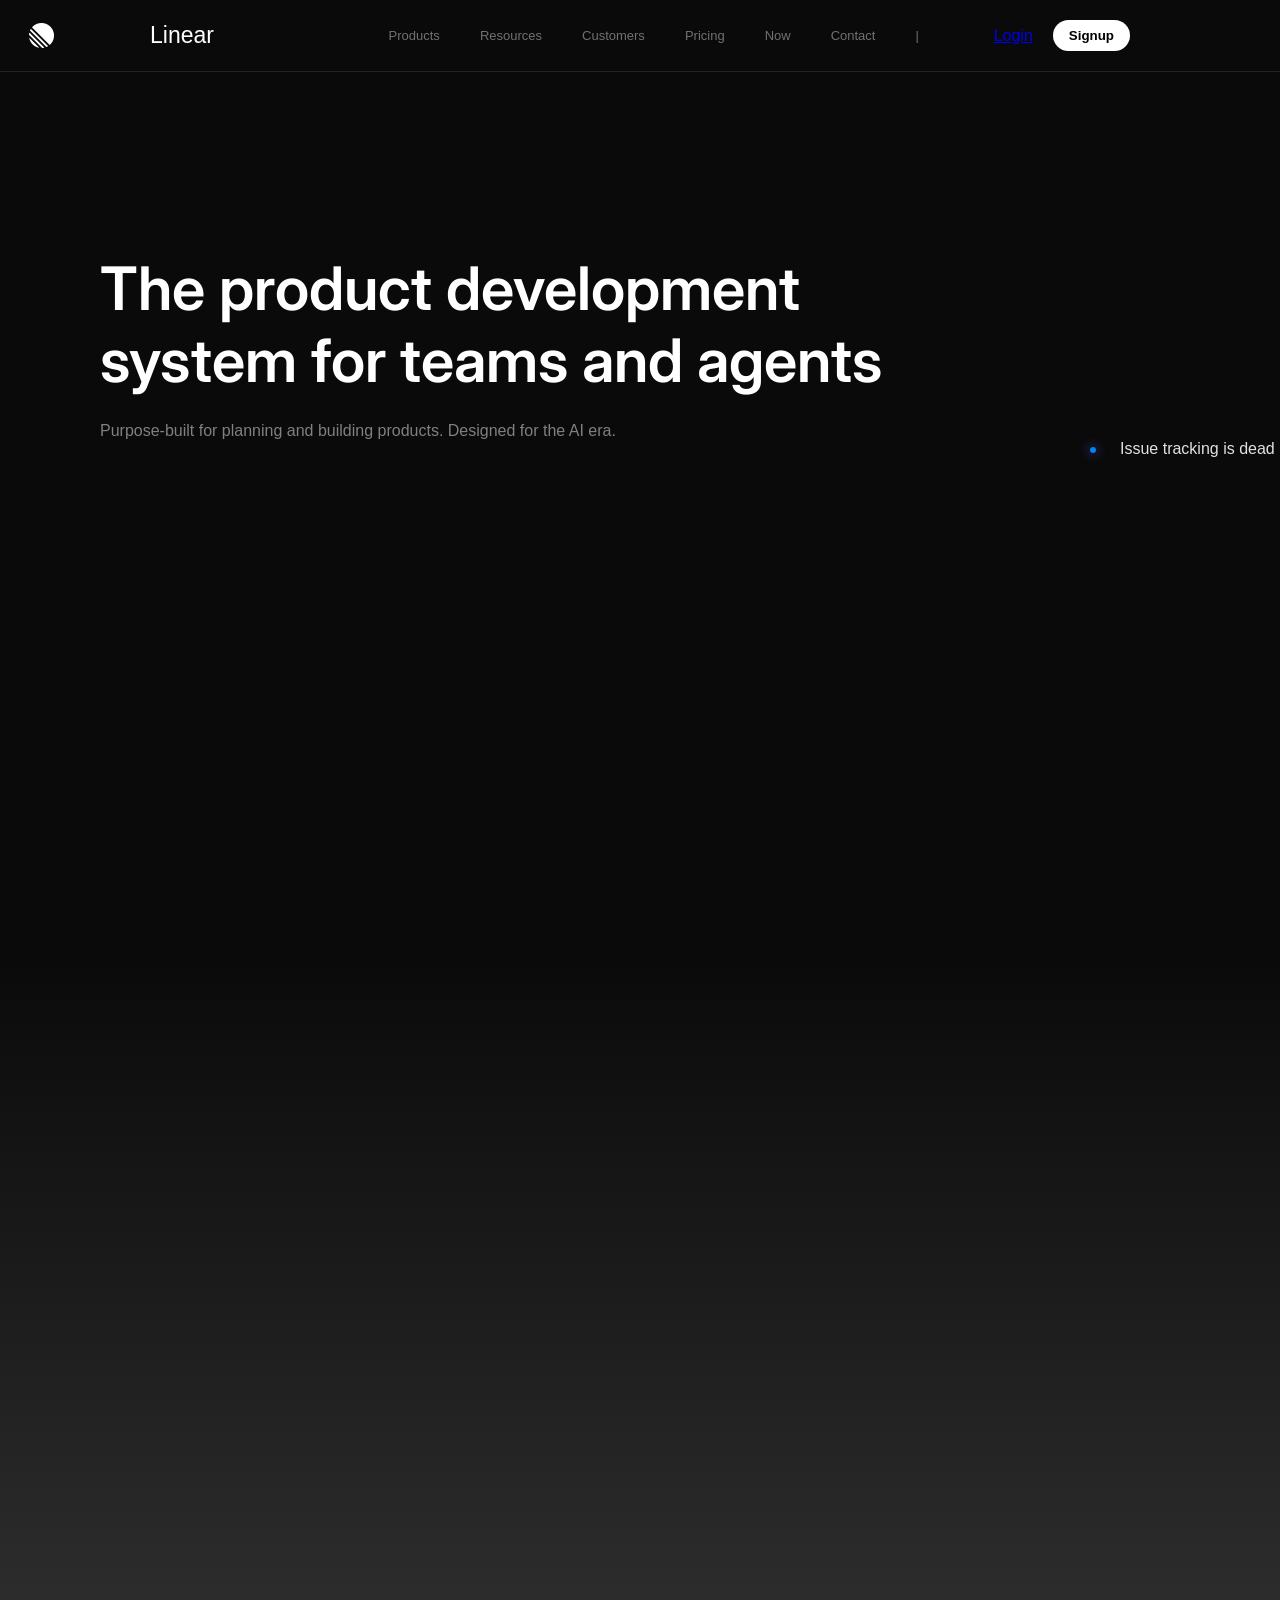
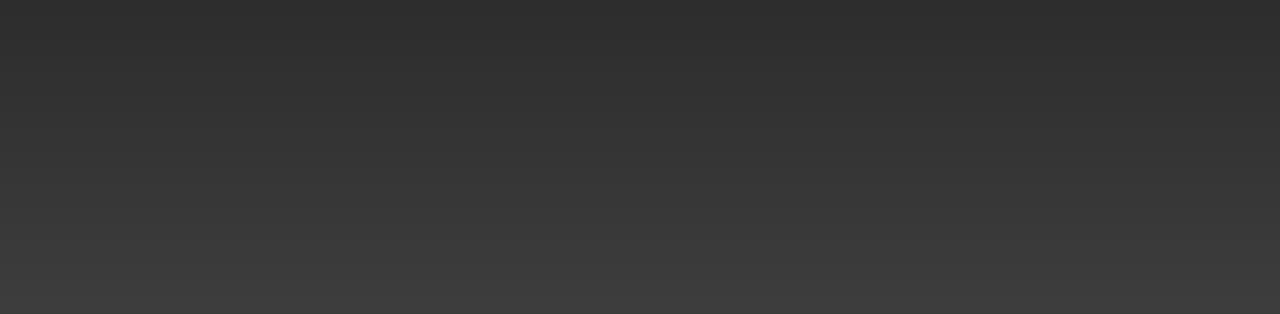
==== Linear.html @ b8fd4059 "Initial Linear UI clone" ====
<!DOCTYPE html>
<html>
<head>
    <meta charset="UTF-8">
    <meta name="viewport" content="width=device-width, initial-scale=1.0">
    <title>linear.clone</title>
    <link rel="stylesheet" href="linear.css">

    <link rel="preconnect" href="https://fonts.googleapis.com">
<link rel="preconnect" href="https://fonts.gstatic.com" crossorigin>
<link href="https://fonts.googleapis.com/css2?family=Inter:ital,opsz,wght@0,14..32,100..900;1,14..32,100..900&family=Poppins:ital,wght@0,100;0,200;0,300;0,400;0,500;0,600;0,700;0,800;0,900;1,100;1,200;1,300;1,400;1,500;1,600;1,700;1,800;1,900&display=swap" rel="stylesheet">
</head>
<body>
    <nav class="navbar">
        <div class="logo">
            Linear
        </div>
        <img src="logo-light.png" alt="logo.png" height="25" class="logo.png" >
        <ul class="nav-links">
            <li><a href="#">Products</a></li>
            <li><a href="#">Resources</a></li>
            <li><a href="#">Customers</a></li>
            <li><a href="#">Pricing</a></li>
            <li><a href="#">Now</a></li>
            <li><a href="#">Contact</a></li>
            <li><a href="#">|</a></li>
        </ul>
        
            <div class="buttons">
                <a href="#">Login</a>
                <button class="buttons">Signup</button>
            </div>
    </nav>
    <br>
    <br>
    <br>
    <br>
    <br>
    <br>
    <br>
    <br>
    <br>
    <br>
    <section class="heading1">
        <span>
         The product development
        </span>
        <br>
        <span>
            system for teams and agents
        </span>
    </section>
    <section class="heading2">
        <span>Purpose-built for planning and building products. Designed for the AI era.</span>
    </section>
    <div class="dot"></div>
    <div class="sidetracker">
        Issue tracking is dead
    </div>

    <section class="heading3">
        <span>
            linear.app/next
        </span>
    </section>
    <br>
    <br>
    <br>
    <br>
    <br>
    <br>
    <br>
    <br>
    <br>
    <br>
    <br>
    <br>
    <br>
    <br>
    <br>
    <br>
    <br>
    <br>
    <br>
    <br>
    <br>
    <br>
    <br>
    <br>
    <br>
    <br>
    <br>
    <br>
    <br>
    <br>
    <br>
    <br>
    <br>
    <br>
    <br>
    <br>
    <br>
    <br>
    <br>
    <br>
    <br>
    <br>
    <br>
    <br>
    <br>
    <br>
    <br>
    <br>
    <br>
    <br>
    <br>
    <br>
    <br>
    <br>
    <br>
    <br>
    <br>
    <br>
    <br>
    <br>
    <br>
    <br>
    <br>
    <br>
    <br>
    <br>
    <br>
    <br>
    <br>
    <br>
    <br>
    <br>
    <br>
    <br>
    <br>
    <br>
    <br>
    <br>
    <br>
    <br>
    <br>
</body>
</html>
---- linear.css ----
body {
    min-height: 10000vh;
    /* background-color: black; */
    color: white;
    font-family: Arial, Helvetica, sans-serif;
    /* font-family: var(--font-regular); */
  min-height: 100vh;
  /* background-color: #000; */
  background-image:
  /* radial-gradient(
    circle at top,
    rgba(0, 0, 0, 0.08),
    transparent 0%
  ), */

  linear-gradient(180deg,#0a0a0a 50%,#3d3d3d 100%);

  color: white;
}

 *{
 margin: 0;
 padding: 0;
 box-sizing: border-box;
}

.navbar {
    display: flex;
    justify-content: space-between;
    align-items: center;
    padding: 20px 150px;
    border-bottom: 1px solid rgb(36, 36, 36);

}
.logo {
    font-size: 23px;
    
}
img {
    position: relative;
    left: -260px;
}
.nav-links {
    display: flex;
    gap: 40px;
    list-style: none;
    font-size: small;
}
.nav-links a{
    text-decoration: none;
    color: rgb(113, 113, 113);
    transition: 0.3s;
    
}
.nav-links a:hover{
    color: white;
    border-radius: 30px;
    border: 0px solid rgb(43, 43, 43);
    background-color: rgb(43, 43, 43);
    padding: 10px;
}
.buttons {
  display: flex;
  align-items: center;
  gap: 20px;
}
.buttons a:hover{  
    color: white;
    text-decoration: none;
    transition: 0.3;
}
button{
  padding: 8px 16px;
  border: none;
  border-radius: 999px;

  background: white;
  color: black;

  font-weight: bold;
  cursor: pointer;

  transition: 0.3s;
}

button:hover{
  transform: scale(1.05);
}
nav {
    position: sticky;
    top: 0;

}

/* .buttons a :hover{ 
    color: white; "gap kabhi nahi chod na a and :hover ke bich!!"
} */
.heading1 {
    font-size: 60px;
    font-family: Inter, sans-serif;
    max-width: 900px;
    padding-left: 100px;
    font-weight: 600;

 }
.heading2 {
    color: grey;
    padding-left: 100px;
    position: relative;
    top: 26px;
}
.sidetracker {
        color: #e2e2e2;
        padding-left: 1120px;
        position: relative;
        top: 20px;
}
.dot {
    width: 6px;
    height: 6px;
    background: rgb(1, 132, 238);
    border-radius: 70px;
    box-shadow: 0 0 12px #5b5eff;
    position: relative;
    left: 1090px;
    top: 33px;
}
.heading3 {
    color: #6d6d6d;
        padding-left: 1286px;
        position: relative;
        top: 3px;
}
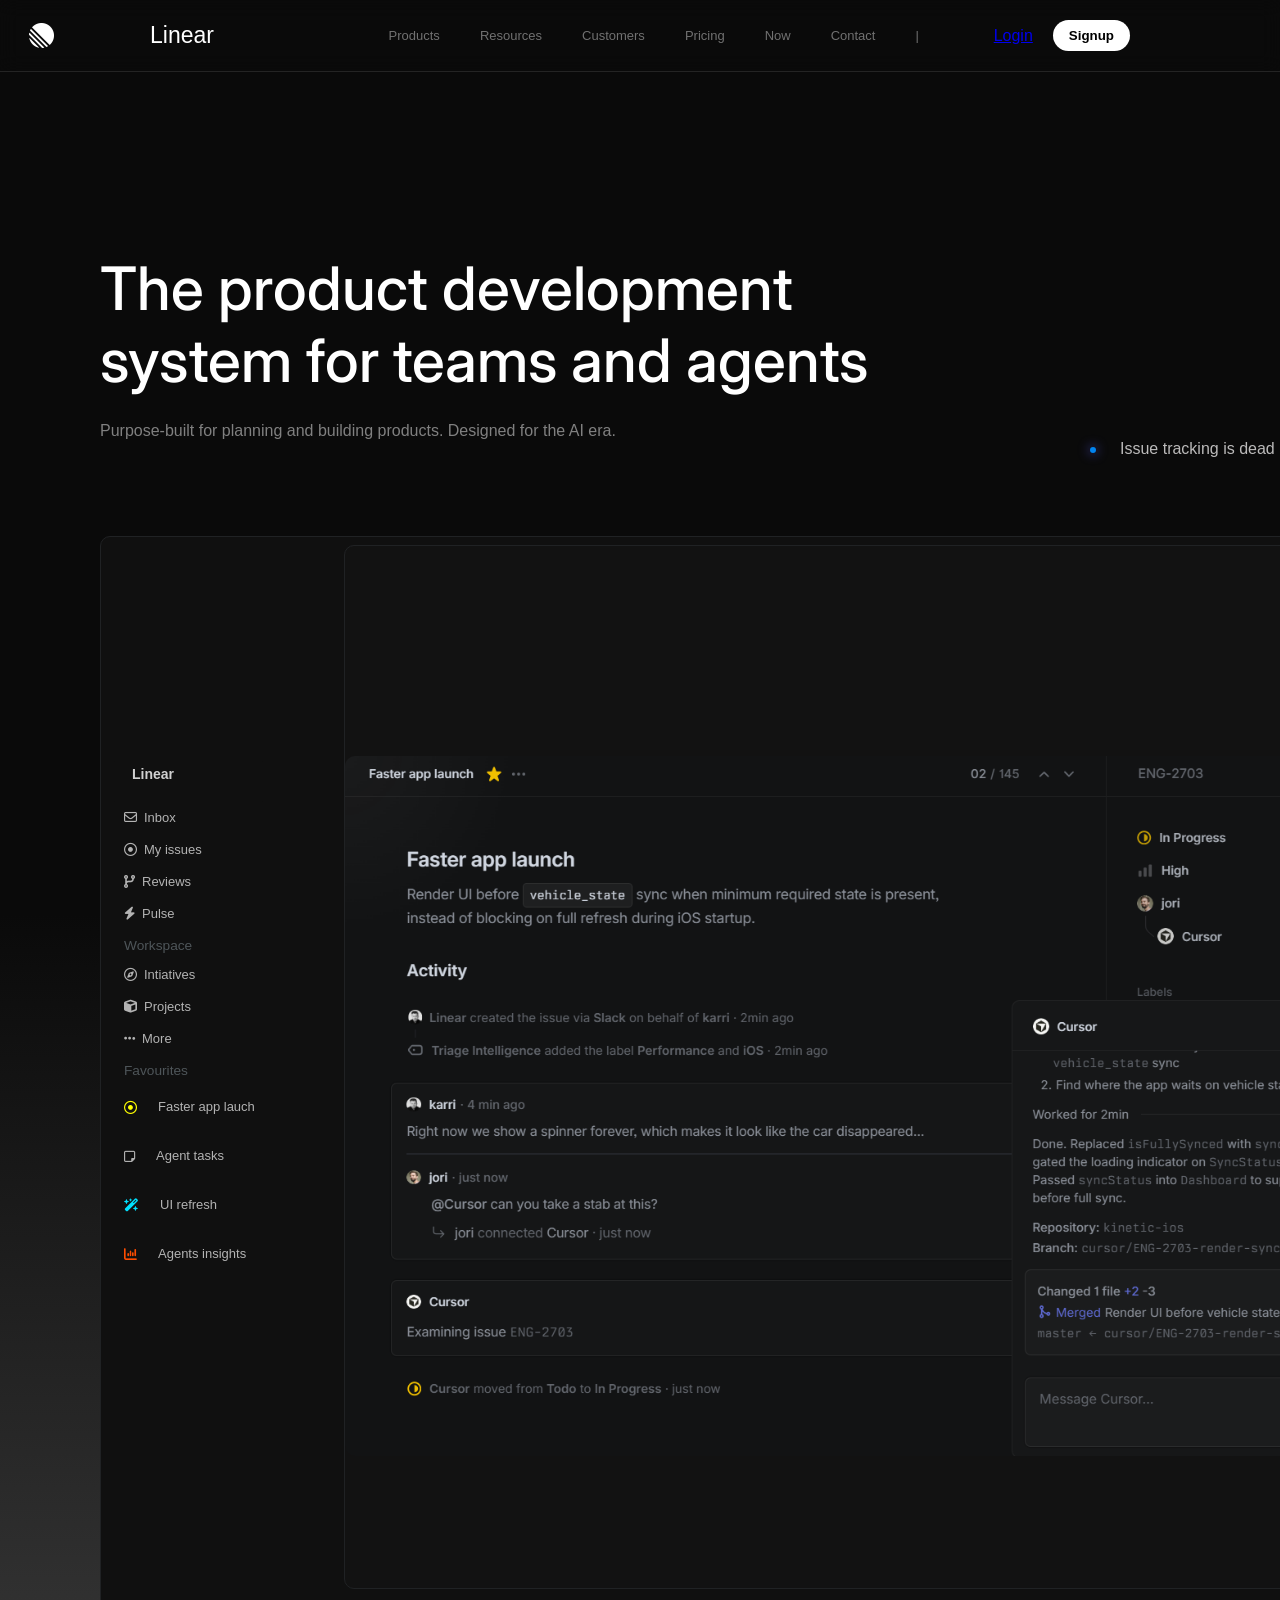
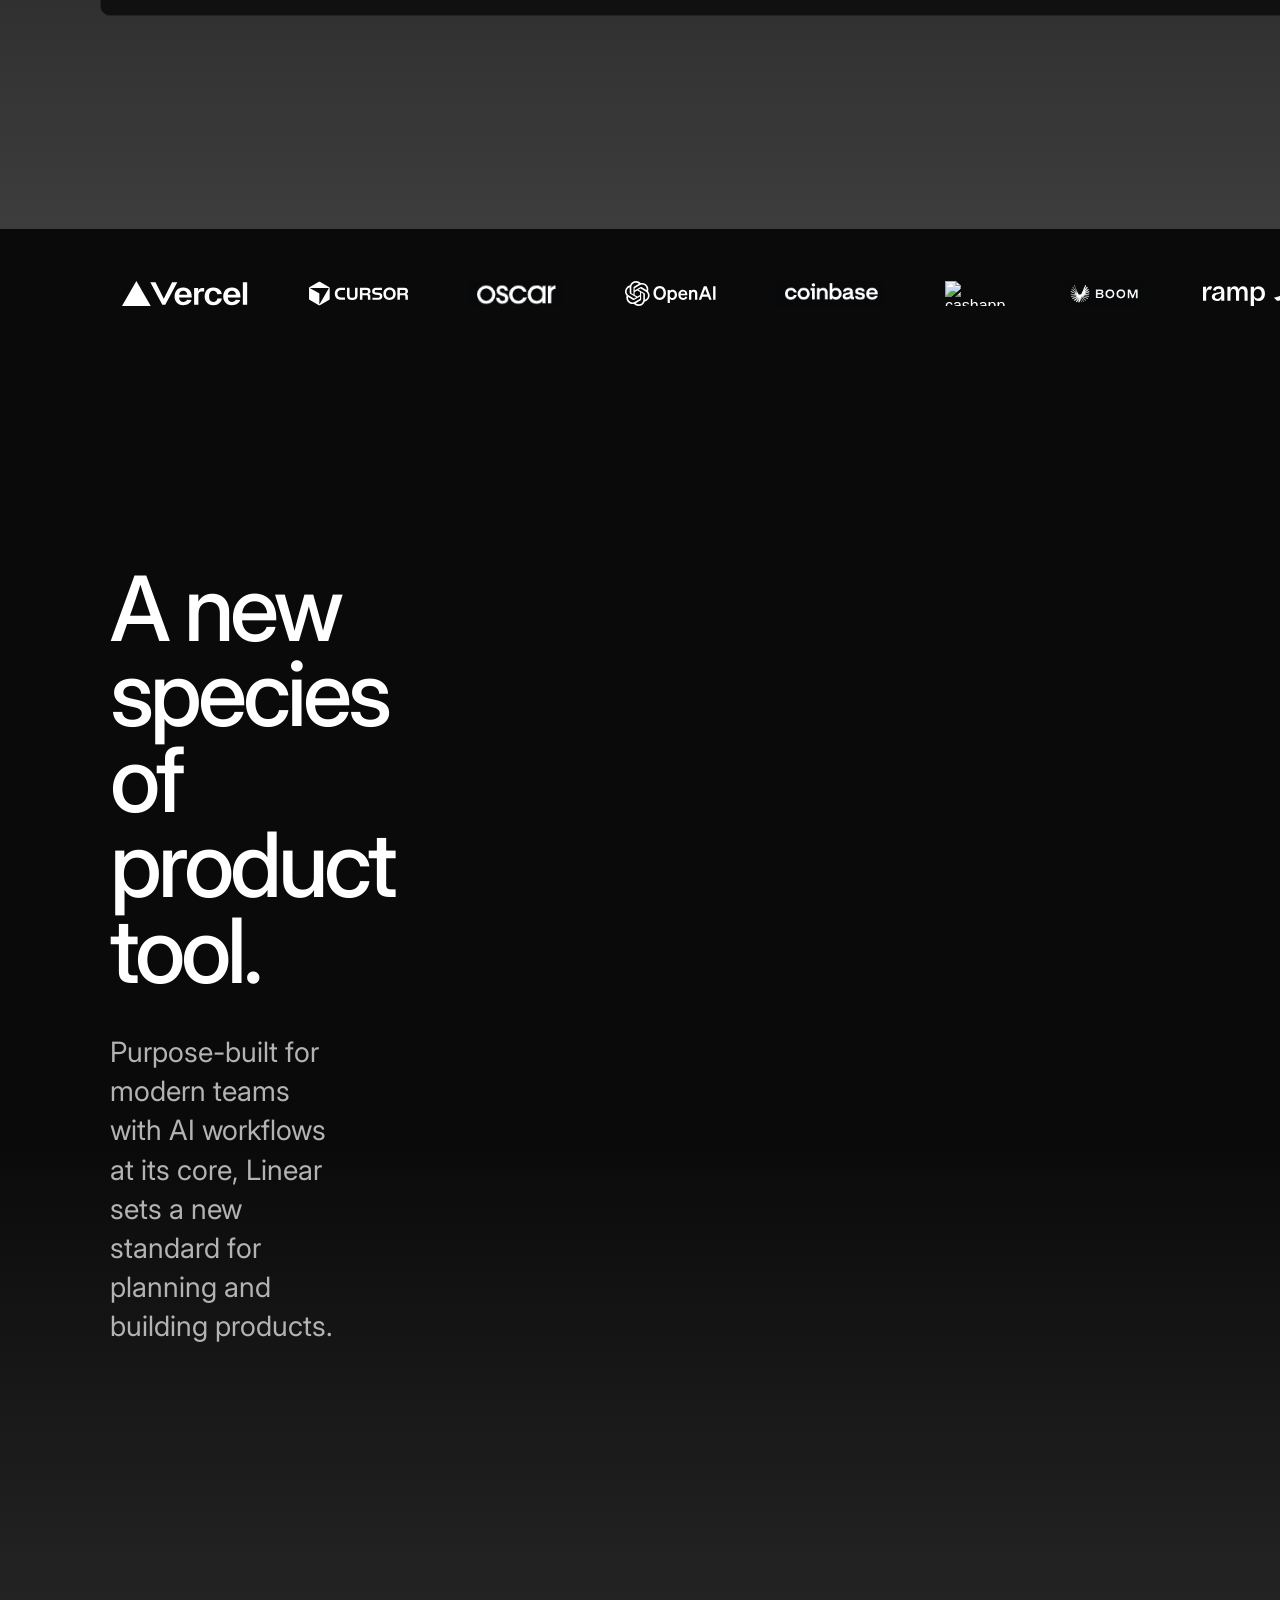
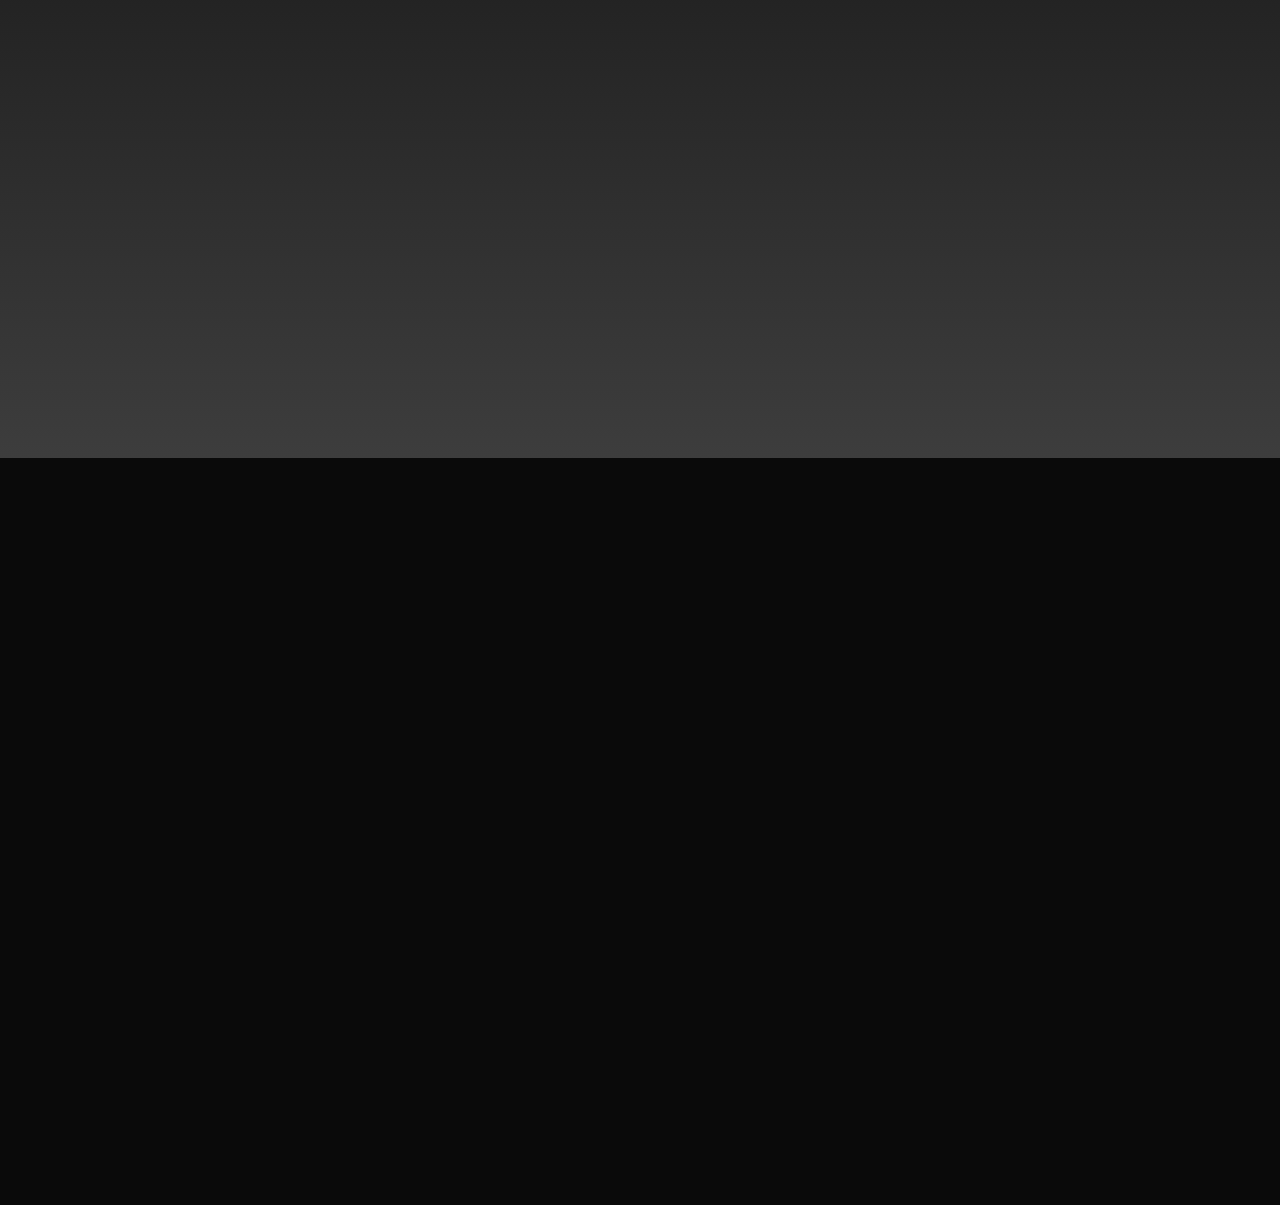
==== commit 6335d922: "Current work status" ====
--- a/Linear.html
+++ b/Linear.html
@@ -9,8 +9,14 @@
     <link rel="preconnect" href="https://fonts.googleapis.com">
 <link rel="preconnect" href="https://fonts.gstatic.com" crossorigin>
 <link href="https://fonts.googleapis.com/css2?family=Inter:ital,opsz,wght@0,14..32,100..900;1,14..32,100..900&family=Poppins:ital,wght@0,100;0,200;0,300;0,400;0,500;0,600;0,700;0,800;0,900;1,100;1,200;1,300;1,400;1,500;1,600;1,700;1,800;1,900&display=swap" rel="stylesheet">
+<link
+rel="stylesheet"
+href="https://cdnjs.cloudflare.com/ajax/libs/font-awesome/6.5.1/css/all.min.css"
+/>
 </head>
 <body>
+    <!-- /frontend/assets/normalpose.mp4 -->
+
     <nav class="navbar">
         <div class="logo">
             Linear
@@ -63,6 +69,89 @@
             linear.app/next
         </span>
     </section>
+    <div class="modal">
+        <div class="box1"></div>
+    </div>
+
+    <div class="navbtn">Linear</div>
+    <!-- <img src="logo-light.png" alt="logo1.png" height="15" class="logo1.png" -->
+
+    <div class="sidebar">
+
+  <div class="nav-item active">
+    <i class="fa-regular fa-envelope"></i>
+    <span>Inbox</span>
+  </div>
+
+  <div class="nav-item">
+    <i class="fa-regular fa-circle-dot"></i>
+    <span>My issues</span>
+  </div>
+  <div class="nav-item1">
+    <i class="fa-solid fa-code-branch"></i>
+    <span>Reviews</span>
+  </div>
+  <div class="nav-item2">
+    <i class="fa-solid fa-bolt"></i>
+    <span>Pulse</span>
+  </div>
+<div class="workspace">Workspace</div>
+<div class="nav-item">
+    <i class="fa-regular fa-compass"></i>
+    <span>Intiatives</span>
+  </div>
+<div class="nav-item">
+    <i class="fa-solid fa-cube"></i>
+    <span>Projects</span>
+  </div>
+<div class="nav-item">
+    <i class="fa-solid fa-ellipsis"></i>
+    <span>More</span>
+  </div>
+<div class="favourites">Favourites</div>
+<div class="yellowdot">
+    <i class="fa-regular fa-circle-dot"></i>
+    <span class="nav-item">Faster app lauch</span>
+  </div>
+<div class="greypage">
+     <i class="fa-regular fa-note-sticky"></i>
+    <span class="nav-item">Agent tasks</span>
+  </div>
+<div class="neonstick">
+    <i class="fa-solid fa-wand-magic-sparkles"></i>
+    <span class="nav-item">UI refresh</span>
+  </div>
+<div class="orangeanalysis">
+    <!-- <i class="fa-solid fa-chart-simple"></i> -->
+     <i class="fa-solid fa-chart-column"></i>
+    <span class="nav-item">Agents insights</span>
+  </div>
+  <img src="Screenshot 2026-05-26 154807.png" alt="myimage.png" class="myimage">
+<ul class="logos">
+    <img src="vercel-logo.svg" alt="vercel" class="vercel">
+    <img src="cursor-logo.svg" alt="cursor" class="cursor">
+    <img src="Screenshot 2026-05-29 173611.png" alt="oscar" class="oscar">
+    <img src="openai-seeklogo.svg" alt="openai" class="openai">
+    <img src="Screenshot 2026-05-29 180924.png" alt="coinbase" class="coinbase" >
+    <img src="https://static.afterpaycdn.com/en-US/integration/logo/lockup/cashapppay-mono-white-32.svg" alt="cashapp" class="cashapp">
+    <img src="Screenshot 2026-05-29 180933.png" alt="boom" class="boom">
+    <img src="Ramp_Logo_0.svg" alt="ramp" class="ramp" >
+    
+</ul>
+<section class="hero">
+
+    <div class="heading4">
+        <h2 class="h2">
+            A new species of product tool.
+        </h2>
+    </div>
+
+    <h2 class="h3">
+        Purpose-built for modern teams with AI workflows at its core, 
+        Linear sets a new standard for planning and building products.
+    </h2>
+
+</section>
     <br>
     <br>
     <br>
--- a/linear.css
+++ b/linear.css
@@ -30,6 +30,8 @@
     align-items: center;
     padding: 20px 150px;
     border-bottom: 1px solid rgb(36, 36, 36);
+    backdrop-filter: blur(10px);
+
 
 }
 .logo {
@@ -89,7 +91,8 @@
 nav {
     position: sticky;
     top: 0;
-
+    z-index: 999;
+    background-color: #0a0a0ae6;
 }
 
 /* .buttons a :hover{ 
@@ -100,7 +103,7 @@
     font-family: Inter, sans-serif;
     max-width: 900px;
     padding-left: 100px;
-    font-weight: 600;
+    font-weight: 500;
 
  }
 .heading2 {
@@ -110,10 +113,14 @@
     top: 26px;
 }
 .sidetracker {
-        color: #e2e2e2;
+        color: #bcbbbb;
         padding-left: 1120px;
         position: relative;
         top: 20px;
+         transition: 0.3s ease;
+}
+.sidetracker:hover{
+  color: rgb(255, 255, 255);
 }
 .dot {
     width: 6px;
@@ -130,4 +137,276 @@
         padding-left: 1286px;
         position: relative;
         top: 3px;
-}
+        transition: 0.3s ease;
+}
+.heading3:hover{
+    color: #909090;
+}
+.modal {
+    height: 120vh;
+    width: 182.4vb;
+    border: 1px solid rgb(32, 34, 36);
+    border-radius: 10px;
+    overflow: auto;
+    display: flex;
+    position: relative;
+    top: 80px;
+    left: 100px;
+    background-color: #101010;
+    z-index: 999px;
+    /* background-color: linear-gradient(45deg,#0a0a0a 150%,#3d3d3d 90%);  */
+}
+.box1 {
+    height: 116vh;
+    width: 148vb;
+    border: 1px solid rgb(32, 34, 36);
+    border-radius: 10px;
+    overflow: hidden;
+    display: flex;
+    position: relative;
+    top: 8px;
+    left: 243px;
+    background-color: #121212;
+}
+.navbtn {
+    width: 17vb;
+    height: 4.5vh;
+    padding-top: 5px;
+    padding-left: 20px;
+    border-radius: 3px;
+    background-color: #101010;
+    color: rgb(209, 209, 209);
+    cursor: pointer;
+    transition:0.2s;
+    text-align: justify center;
+    position: relative;
+    bottom: 775px;
+    left: 7pc;
+    font-size: 14px;
+    font-weight: 600;
+
+
+}
+/* .navbtn:hover{
+  background:#1d1d1d;
+} */
+
+.navbtn:hover{
+    background-color: rgb(23, 23, 23);
+}
+.sidebar{
+    width:250px;
+    padding: 10px;
+    background:#0d0d0d00;
+    height:28vh;
+    position: relative;
+    bottom: 49pc;
+    left: 100px;
+    
+}
+
+.nav-item{
+    display:flex;
+    align-items:center;
+    gap:7px;
+    padding:7px 14px;
+    border-radius:12px;
+    color:#b3b3b3;
+    cursor:pointer;
+    transition:0.25s;
+    margin-bottom:3px;
+    font-weight: 100;
+    font-size: 13px;
+    
+}
+
+.nav-item:hover{
+    background:#191919;
+    color:white;
+}
+
+/* .active{
+    background:#1b1b1b;
+
+    color:white;
+} */
+.nav-item1{
+    display:flex;
+    align-items:center;
+    gap:7px;
+    padding:7px 14px;
+    border-radius:12px;
+    color:#b3b3b3;
+    cursor:pointer;
+    transition:0.25s;
+    margin-bottom:3px;
+    font-size: 13px;
+}
+
+.nav-item1:hover{
+    background:#191919;
+    color:rgb(255, 255, 255);
+}
+.nav-item2{
+    display:flex;
+    align-items:center;
+    gap:7px;
+    padding:7px 14px;
+    border-radius:12px;
+    color:#b3b3b3;
+    cursor:pointer;
+    transition:0.25s;
+    margin-bottom:3px;
+    font-size: 13px;
+}
+
+.nav-item2:hover{
+    background:#191919;
+    color:white;
+}
+.yellowdot {
+    color: yellow;
+     display:flex;
+    align-items:center;
+    gap:7px;
+    padding:7px 14px;
+    border-radius:12px;
+    cursor:pointer;
+    transition:0.25s;
+    margin-bottom:3px;
+    font-weight: 100;
+    font-size: 13px;
+}
+.greypage {
+    color: rgb(176, 176, 176);
+     display:flex;
+    align-items:center;
+    gap:7px;
+    padding:7px 14px;
+    border-radius:12px;
+    cursor:pointer;
+    transition:0.25s;
+    margin-bottom:3px;
+    font-weight: 100;
+    font-size: 13px;
+}
+.neonstick {
+    color: rgb(0, 225, 255);
+     display:flex;
+    align-items:center;
+    gap:7px;
+    padding:7px 14px;
+    border-radius:12px;
+    cursor:pointer;
+    transition:0.25s;
+    margin-bottom:3px;
+    font-weight: 100;
+    font-size: 13px;
+}
+.orangeanalysis {
+    color: rgb(255, 77, 0);
+     display:flex;
+    align-items:center;
+    gap:7px;
+    padding:7px 14px;
+    border-radius:12px;
+    cursor:pointer;
+    transition:0.25s;
+    margin-bottom:3px;
+    font-weight: 100;
+    font-size: 13px;
+}
+.myimage {
+    height: 700px;
+    position: relative;
+    bottom: 32.8pc;
+    left: 14.7pc;
+    border-radius: 10px;
+    display:flex;
+    justify-content:space-between;
+    align-items:center;
+  
+
+}
+.workspace {
+    color: rgb(78, 85, 89);
+    font-size: 13.7px;
+    gap: 7px;
+    padding: 7px 14px;
+    font-weight: 100;
+}
+.favourites {
+    color: rgb(78, 85, 89);
+    font-size: 13.7px;
+    gap: 7px;
+    padding: 7px 14px;
+    font-weight: 100;
+}
+/* .vercel {
+   
+}
+.cursor {
+   
+}
+.oscar {
+}
+.openai {
+   
+}
+
+.coinbase {
+  
+} 
+.boom {
+    
+} 
+.cashapp {
+}
+.ramp {
+   
+}  */
+.logos {
+    
+display: flex;
+    flex-direction: row;
+    justify-content: start;
+    padding-left: 17pc;
+    gap: 60px;
+    width: 100%;
+    height: 25px;
+    /* background-color: #5b5eff; */
+    margin-bottom: 10pc;
+    position: relative;
+    bottom: 100px;
+}
+
+.hero{
+    /* padding: 120px 100px;
+    background: black; */
+    color: white;
+
+    display: flex;
+    flex-direction: column;
+    gap: 40px;
+}
+
+.h2{
+    font-size: 90px;
+    font-family: Inter, sans-serif;
+    font-weight: 500;
+    line-height: 0.95;
+    letter-spacing: -4px;
+
+    max-width: 500px;
+}
+
+.h3{
+    font-size: 28px;
+    font-family: Inter, sans-serif;
+    font-weight: 400;
+    line-height: 1.4;
+
+    max-width: 600px;
+    color: #b3b3b3;
+}
+
